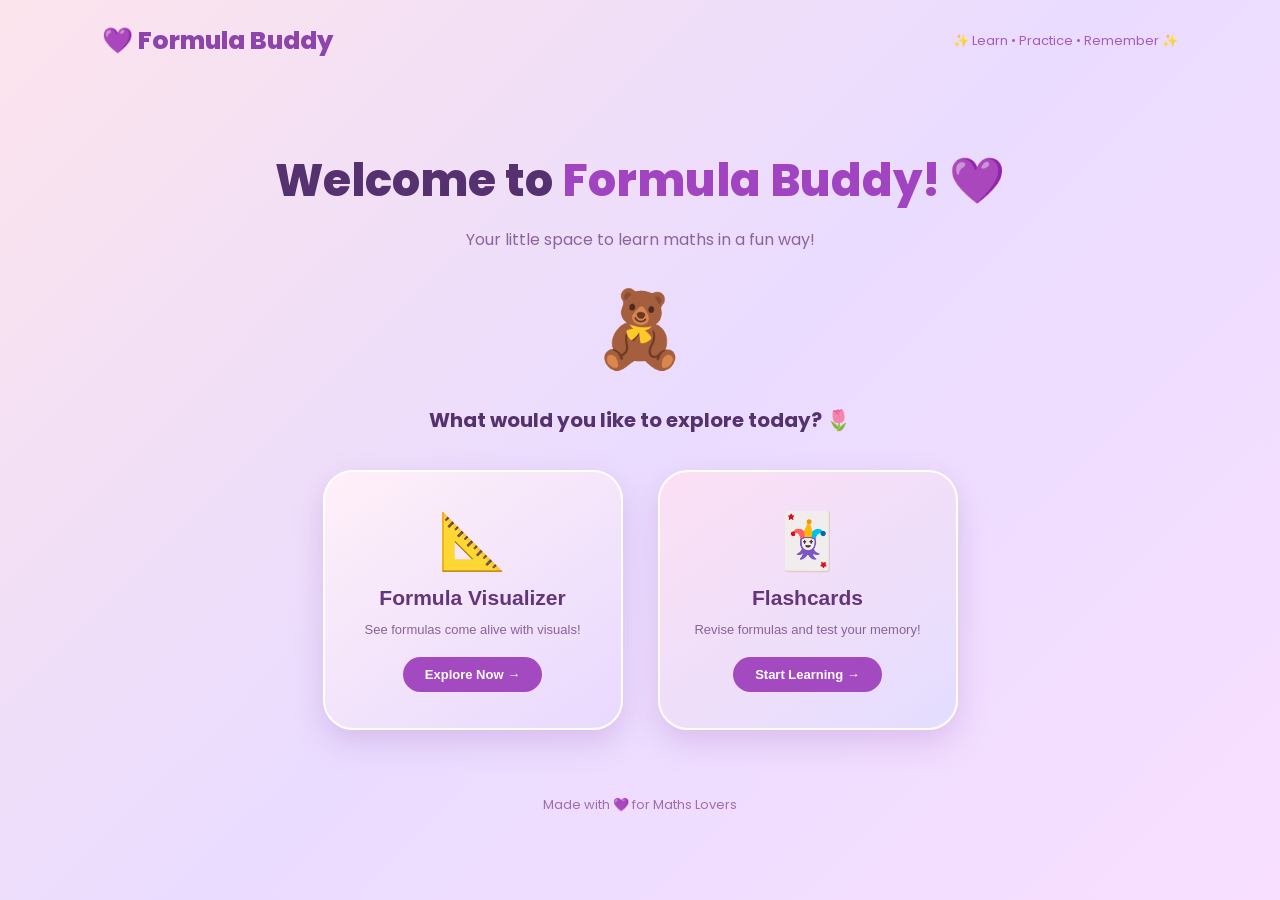
==== index.html @ cec84021 "Add files via upload" ====
<!DOCTYPE html>
<html lang="en">
<head>
<meta charset="UTF-8">
<meta name="viewport" content="width=device-width, initial-scale=1.0">
<title>Formula Buddy 💜</title>
<link rel="stylesheet" href="style.css">
</head>

<body>

<div class="hearts">
    <span>💜</span>
    <span>✨</span>
    <span>💗</span>
    <span>⭐</span>
    <span>🌸</span>
    <span>💜</span>
</div>

<header>
    <div class="logo">💜 Formula Buddy</div>
    <div class="tag">✨ Learn • Practice • Remember ✨</div>
</header>

<main>

    <div class="welcome">
        <h1>Welcome to <span>Formula Buddy!</span> 💜</h1>
        <p>Your little space to learn maths in a fun way!</p>
    </div>

    <div class="character">🧸</div>

    <h2>What would you like to explore today? 🌷</h2>

    <div class="button-container">

        <button class="feature-btn visualizer"
        onclick="openPage('visualizer.html')">

            <span class="icon">📐</span>

            <span class="btn-title">Formula Visualizer</span>

            <span class="btn-description">
                See formulas come alive with visuals!
            </span>

            <span class="arrow">Explore Now →</span>

        </button>


        <button class="feature-btn flashcard"
        onclick="openPage('flashcard.html')">

            <span class="icon">🃏</span>

            <span class="btn-title">Flashcards</span>

            <span class="btn-description">
                Revise formulas and test your memory!
            </span>

            <span class="arrow">Start Learning →</span>

        </button>

    </div>

    <div class="bottom-text">
        Made with 💜 for Maths Lovers
    </div>

</main>

<script src="script.js"></script>

</body>
</html>
---- style.css ----
@import url('https://fonts.googleapis.com/css2?family=Poppins:wght@400;500;600;700;800&display=swap');

* {
    margin: 0;
    padding: 0;
    box-sizing: border-box;
}

body {
    font-family: 'Poppins', sans-serif;
    min-height: 100vh;
    overflow-x: hidden;
    background: linear-gradient(135deg, #fce4ec, #eadcff, #f8dfff);
    color: #56316f;
}

header {
    display: flex;
    justify-content: space-between;
    align-items: center;
    padding: 22px 8%;
}

.logo {
    font-size: 25px;
    font-weight: 800;
    color: #8e44ad;
}

.tag {
    color: #a45bbd;
    font-size: 13px;
}

main {
    text-align: center;
    padding: 65px 20px 30px;
}

.welcome h1 {
    font-size: clamp(28px, 5vw, 45px);
    font-weight: 800;
    animation: fadeDown 1s ease;
}

.welcome h1 span {
    color: #a044c2;
}

.welcome p {
    margin-top: 12px;
    color: #8d639d;
}

.character {
    font-size: 75px;
    margin: 20px 0;
    animation: bounce 2s infinite;
}

h2 {
    font-size: 20px;
    margin: 20px 0 35px;
}

.button-container {
    display: flex;
    justify-content: center;
    gap: 35px;
    flex-wrap: wrap;
}

.feature-btn {
    width: 300px;
    min-height: 260px;
    border: 2px solid white;
    border-radius: 30px;
    padding: 28px 20px;
    cursor: pointer;
    color: #633579;
    display: flex;
    flex-direction: column;
    align-items: center;
    justify-content: center;
    gap: 12px;
    box-shadow: 0 12px 30px #a36ac044;
    transition: 0.4s;
    animation: fadeUp 1s ease;
}

.visualizer {
    background: linear-gradient(145deg, #fff0f8, #e8d9ff);
}

.flashcard {
    background: linear-gradient(145deg, #fce0f4, #e4ddff);
}

.feature-btn:hover {
    transform: translateY(-15px) scale(1.05);
    box-shadow: 0 20px 40px #974dbb66;
}

.icon {
    font-size: 55px;
    transition: 0.4s;
}

.feature-btn:hover .icon {
    transform: rotate(15deg) scale(1.2);
}

.btn-title {
    font-size: 21px;
    font-weight: 800;
}

.btn-description {
    font-size: 13px;
    color: #876496;
}

.arrow {
    margin-top: 8px;
    background: #a44ac1;
    color: white;
    padding: 10px 22px;
    border-radius: 25px;
    font-size: 13px;
    font-weight: 600;
    transition: 0.3s;
}

.feature-btn:hover .arrow {
    background: #8035a2;
    letter-spacing: 1px;
}

.bottom-text {
    margin-top: 65px;
    color: #a16caf;
    font-size: 13px;
}

/* Floating decorations */

.hearts span {
    position: fixed;
    bottom: -50px;
    font-size: 25px;
    opacity: 0.6;
    animation: float 10s linear infinite;
    pointer-events: none;
}

.hearts span:nth-child(1) { left: 10%; animation-delay: 0s; }
.hearts span:nth-child(2) { left: 25%; animation-delay: 3s; }
.hearts span:nth-child(3) { left: 45%; animation-delay: 1s; }
.hearts span:nth-child(4) { left: 65%; animation-delay: 5s; }
.hearts span:nth-child(5) { left: 80%; animation-delay: 2s; }
.hearts span:nth-child(6) { left: 92%; animation-delay: 4s; }

@keyframes float {
    0% { transform: translateY(0) rotate(0deg); opacity: 0; }
    20% { opacity: 0.6; }
    100% { transform: translateY(-110vh) rotate(360deg); opacity: 0; }
}

@keyframes bounce {
    0%, 100% { transform: translateY(0); }
    50% { transform: translateY(-15px); }
}

@keyframes fadeDown {
    from { opacity: 0; transform: translateY(-30px); }
    to { opacity: 1; transform: translateY(0); }
}

@keyframes fadeUp {
    from { opacity: 0; transform: translateY(30px); }
    to { opacity: 1; transform: translateY(0); }
}

@media(max-width: 600px) {
    header {
        flex-direction: column;
        gap: 10px;
    }

    main {
        padding-top: 35px;
    }

    .button-container {
        gap: 20px;
    }

    .feature-btn {
        width: min(100%, 330px);
    }
}
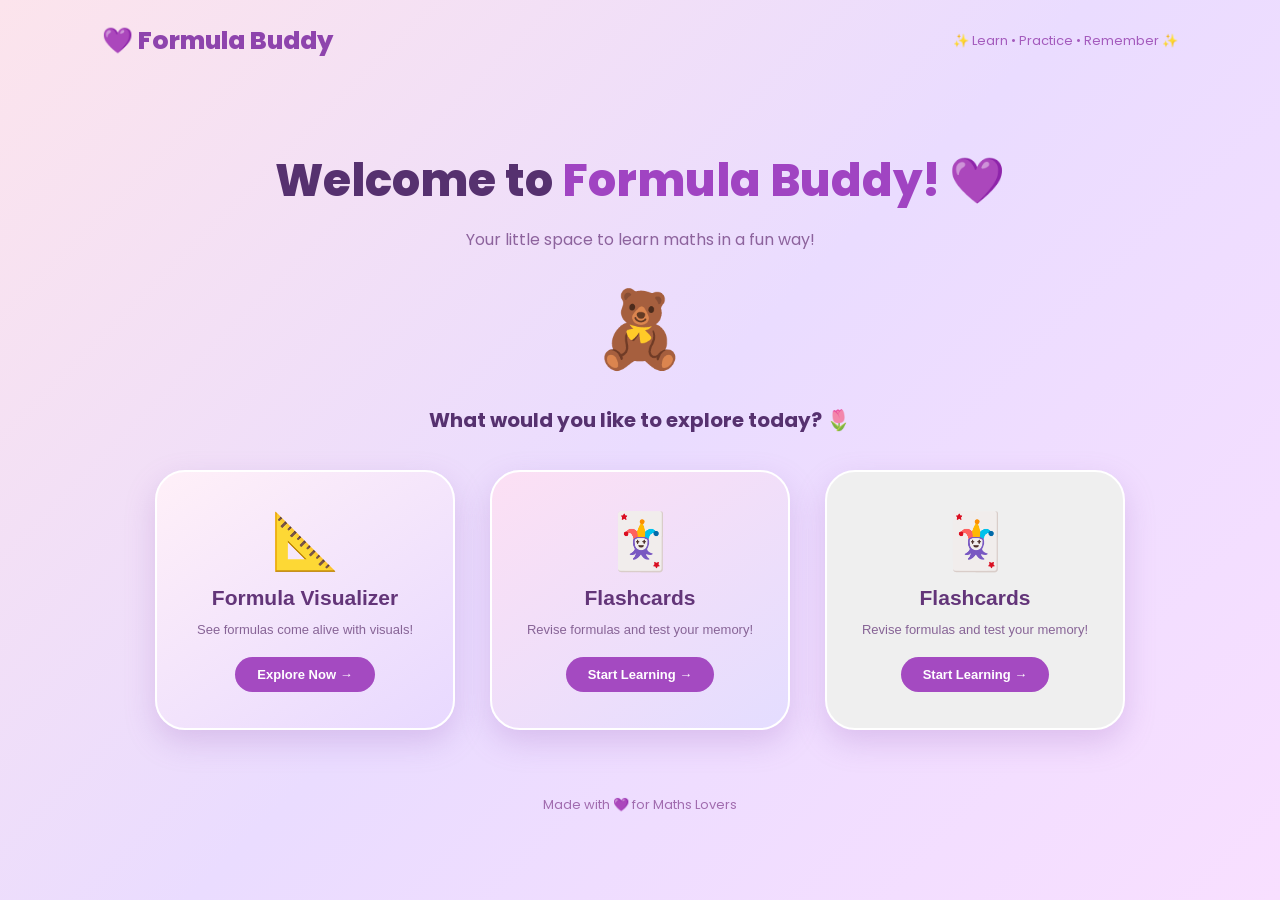
==== commit 6fe35225: "Update index.html" ====
--- a/index.html
+++ b/index.html
@@ -38,7 +38,7 @@
     <div class="button-container">
 
         <button class="feature-btn visualizer"
-        onclick="openPage('visualizer.html')">
+        onclick="openPage('formula_visualiser.html')">
 
             <span class="icon">📐</span>
 
@@ -54,7 +54,19 @@
 
 
         <button class="feature-btn flashcard"
-        onclick="openPage('flashcard.html')">
+        onclick="openPage('flashcards.html')">
+
+            <span class="icon">🃏</span>
+
+            <span class="btn-title">Flashcards</span>
+
+            <span class="btn-description">
+                Revise formulas and test your memory!
+            </span>
+
+            <span class="arrow">Start Learning →</span>
+      <button class="feature-btn calender"
+        onclick="openPage('Revise_calender.html')">
 
             <span class="icon">🃏</span>
 
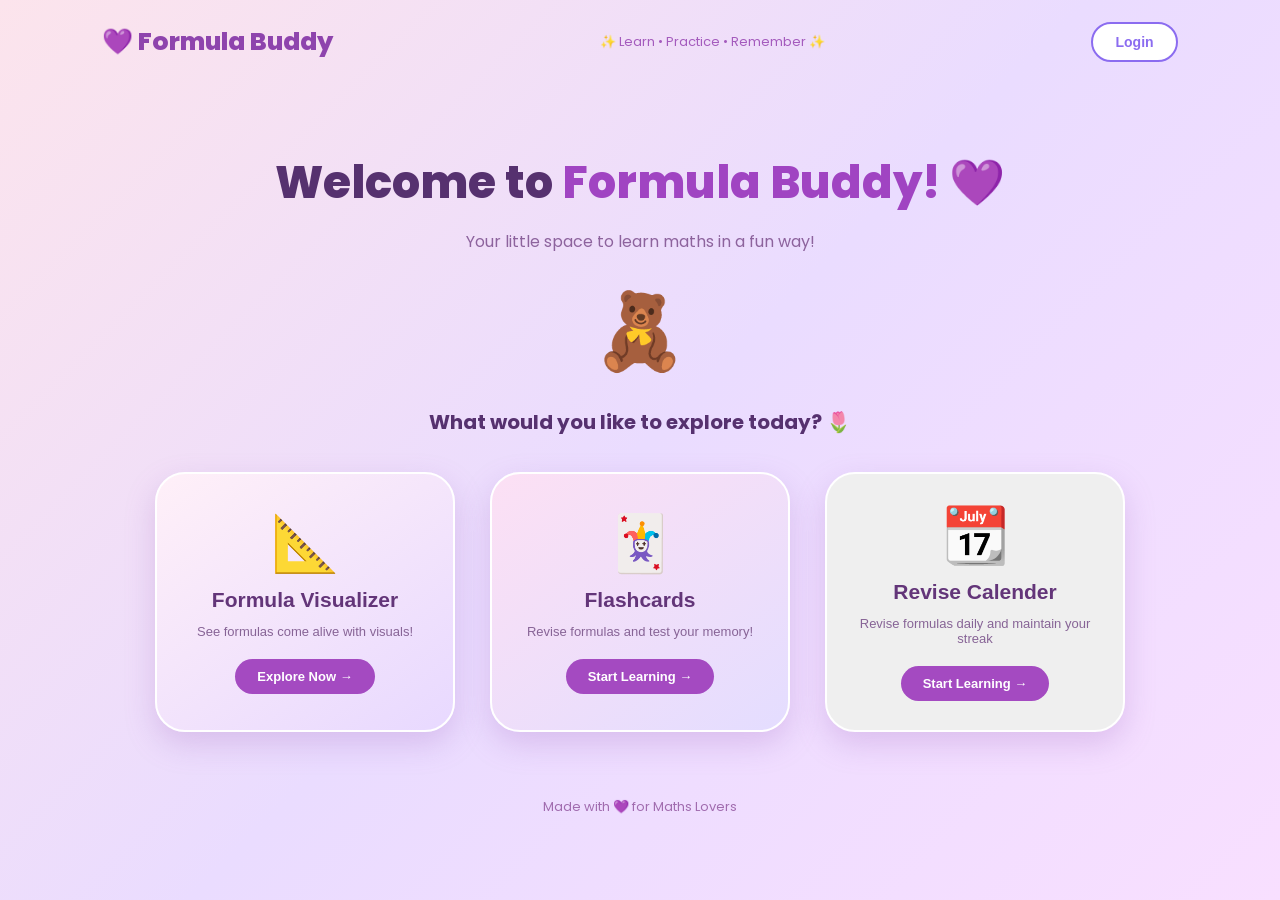
==== commit 7bdad1b6: "Changed navbar" ====
--- a/index.html
+++ b/index.html
@@ -22,6 +22,13 @@
 <header>
     <div class="logo">💜 Formula Buddy</div>
     <div class="tag">✨ Learn • Practice • Remember ✨</div>
+    <div class="auth-buttons">
+    <button class="login-btn" onclick="openPage('login.html')">
+        Login
+    </button>
+
+  
+    </div>
 </header>
 
 <main>
@@ -68,12 +75,12 @@
       <button class="feature-btn calender"
         onclick="openPage('Revise_calender.html')">
 
-            <span class="icon">🃏</span>
+            <span class="icon">📆</span>
 
-            <span class="btn-title">Flashcards</span>
+            <span class="btn-title">Revise Calender</span>
 
             <span class="btn-description">
-                Revise formulas and test your memory!
+                Revise formulas daily and maintain your streak
             </span>
 
             <span class="arrow">Start Learning →</span>
--- a/style.css
+++ b/style.css
@@ -200,3 +200,40 @@
         width: min(100%, 330px);
     }
 }
+.auth-buttons {
+    display: flex;
+    gap: 12px;
+    align-items: center;
+}
+
+.login-btn,
+.signup-btn {
+    padding: 10px 22px;
+    border-radius: 25px;
+    font-size: 14px;
+    font-weight: bold;
+    cursor: pointer;
+    transition: 0.3s ease;
+}
+
+.login-btn {
+    background: white;
+    color: #8b6cf0;
+    border: 2px solid #8b6cf0;
+}
+
+.signup-btn {
+    background: #8b6cf0;
+    color: white;
+    border: 2px solid #8b6cf0;
+}
+
+.login-btn:hover {
+    background: #f1ecff;
+    transform: translateY(-2px);
+}
+
+.signup-btn:hover {
+    background: #7655dc;
+    transform: translateY(-2px);
+}
